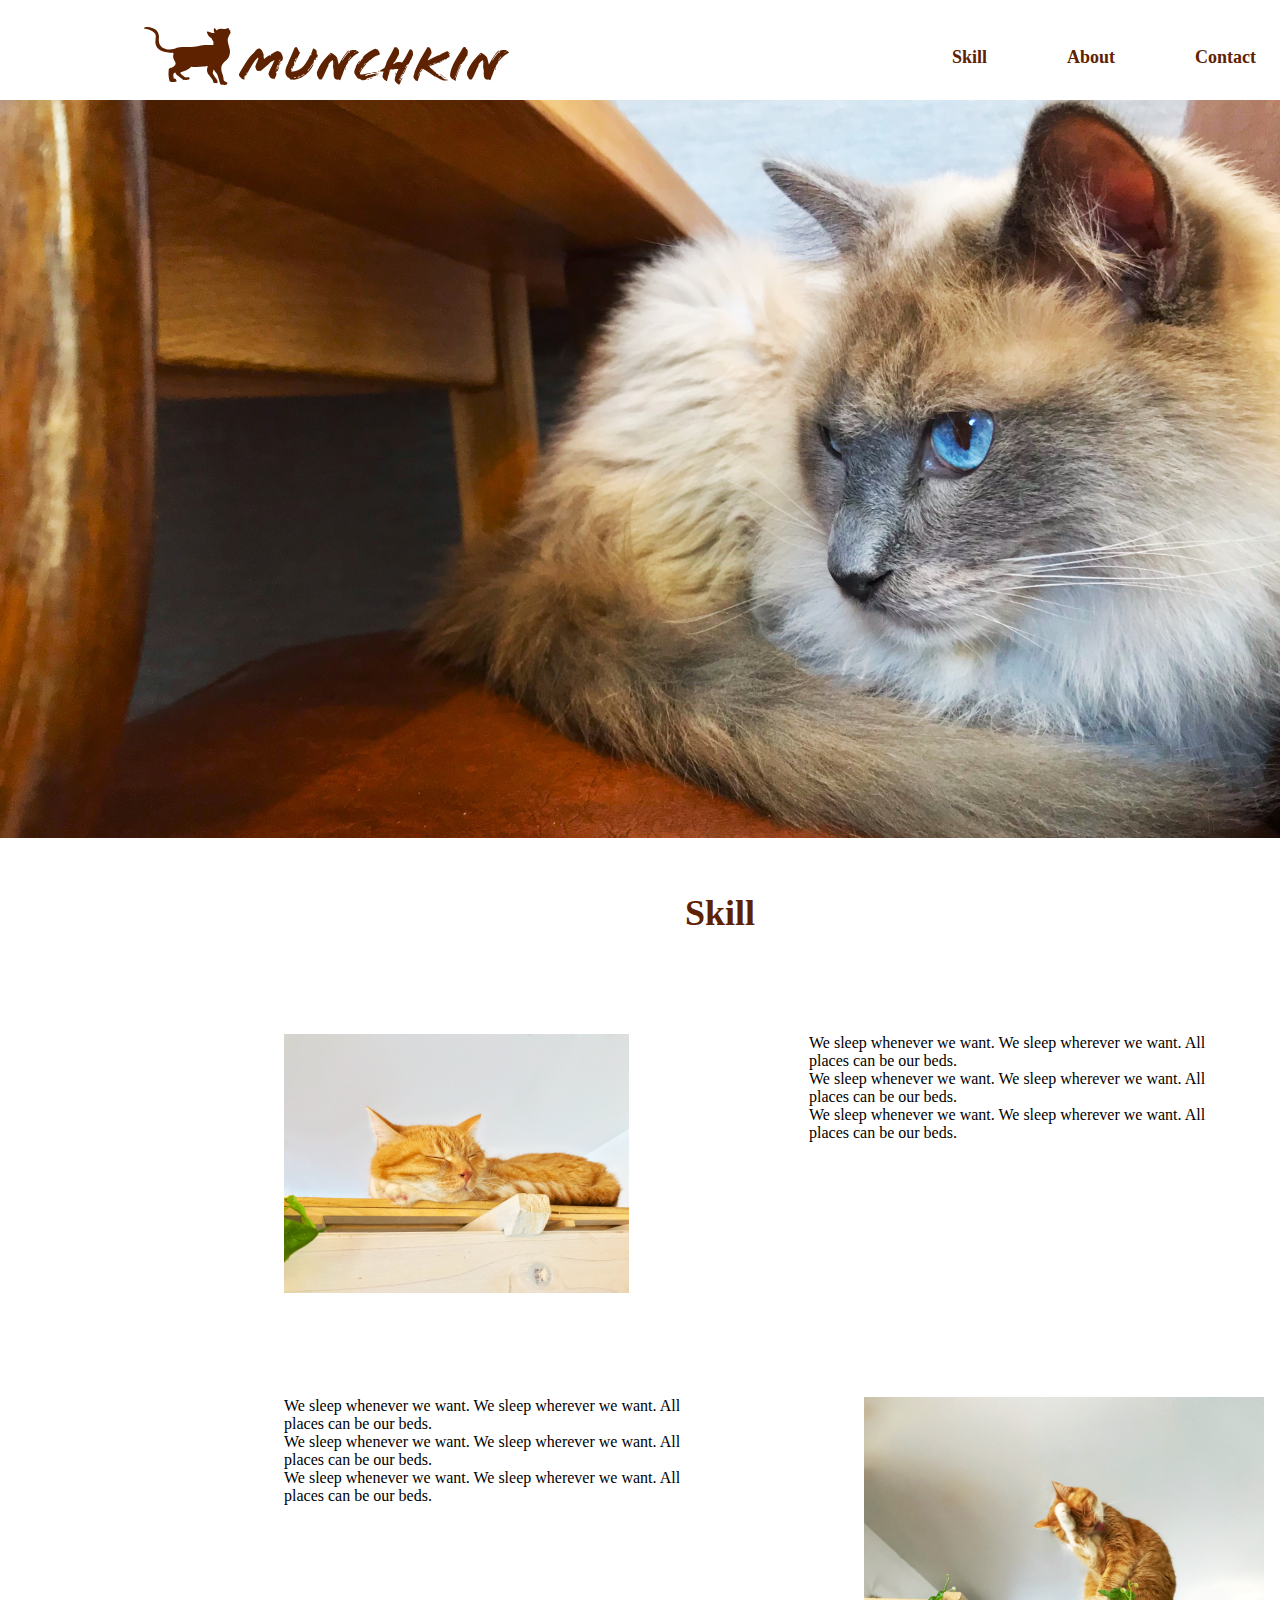
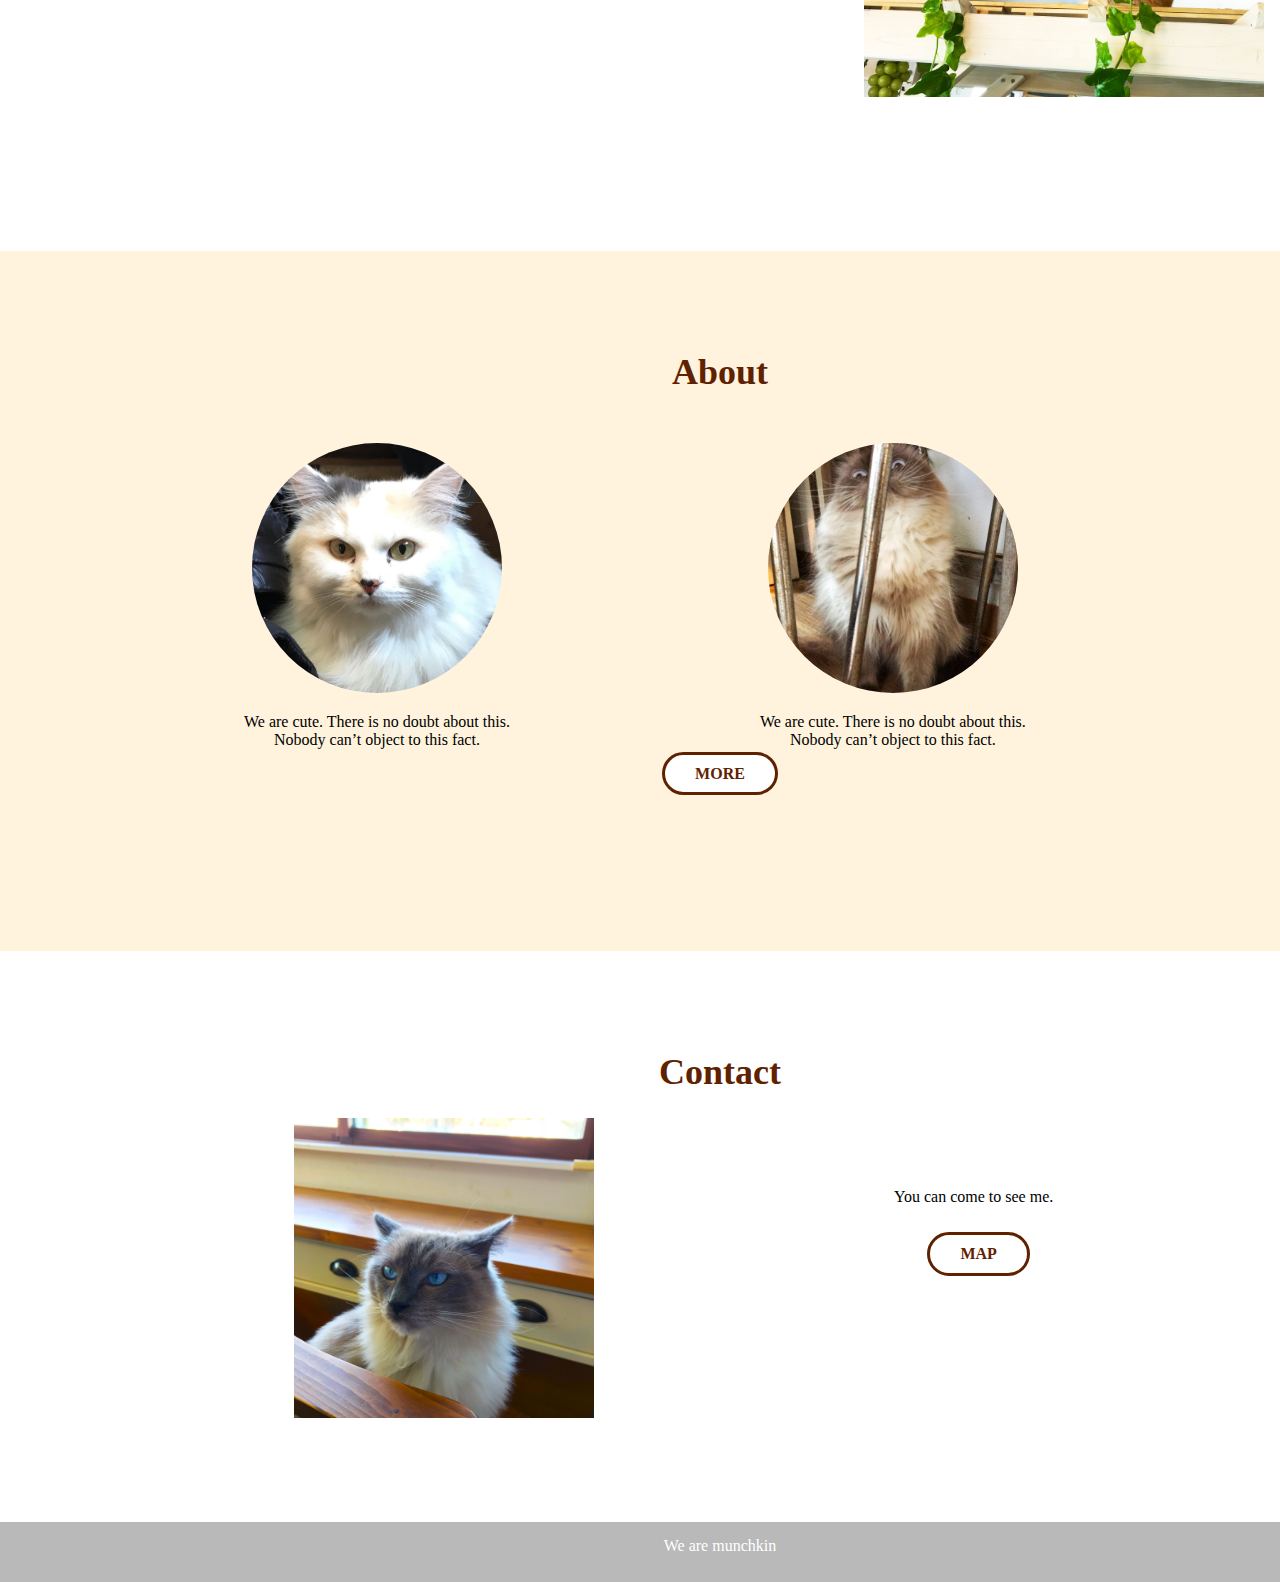
==== munchkin.html @ 2327eb60 "responsive-1" ====
<!DOCTYPE html>

<html>
 
 <head lang="ja">
  <meta charset="utf-8">
 
  <title>Munchkin</title>
  <link rel="stylesheet" href="munchkin-css.css">
  <meta name="viewport" content="width=device-width, initial-scale=1.0, maximum-scale=1.0, minimum-scale=1.0">
  <link rel="stylesheet" href="responsive.css">
  <link href="https://use.fontawesome.com/releases/v5.6.1/css/all.css" rel="stylesheet">
 </head>
 
  <body>
   
   <header>
    <div class="header-logo">
     <img src="images/logo.png" alt="munchkin">
    </div>
    
    <div class="header-list">
     <ul>
      <li>Contact</li>
      <li>About</li>
      <li>Skill</li>
     </ul>
    </div>
    <div class="fas fa-bars"></div>
   </header>
   <div class="cover">
    <div class="slide">
     <img src="images/cat-1.png" alt="munchkin">
    </div>
   </div>
   
   <div class="moji">Skill</div>
   
   
    <div class="skill">
    <div class= "image-1">
    <img src ="images/cat-2.png" alt="skill">
    </div>
    <div class= "neko">
    We sleep whenever we want. We sleep wherever we want. All places can be our beds.<br> 
    We sleep whenever we want. We sleep wherever we want. All places can be our beds.<br> 
    We sleep whenever we want. We sleep wherever we want. All places can be our beds.
    </div>
   </div>
    
    <div class="skill-2">
    <div class= "neko-2">
    We sleep whenever we want. We sleep wherever we want. All places can be our beds.<br> 
    We sleep whenever we want. We sleep wherever we want. All places can be our beds.<br> 
    We sleep whenever we want. We sleep wherever we want. All places can be our beds.
    </div>
    <div class="image-2">
    <img src ="images/cat-3.png" alt="skill">
    </div>
    </div>
    
   
   <div class="back">
   <div class="main about">
    <div class="moji-about">About</div>
    
    <div class="cat">
     
    <div class="cat-1">
    <img src ="images/cat-4.png" alt="about">
    <p>We are cute. There is no doubt about this.<br> Nobody can’t object to this fact.</p>
    </div>
    
    <div class="cat-2">
    <img src ="images/cat-5.png" alt="about">
    <p>We are cute. There is no doubt about this.<br> Nobody can’t object to this fact.</p>
   </div>
   </div>
   
    <a href="#"class="more">MORE</a>
    
   </div>
   </div>
   
   
   <div class="moji-contact">Contact</div>
   <div class="main contact">
    <div class="con-img">
    <img src ="images/cat-6.png" alt="contact">
    </div>
    <div class="you">
    <p><br><br><br>You can come to see me.</p>
    <a href="#" class="map">MAP</a>
    </div>
   </div>
 
   <footer>
    <p>We are munchkin</p>
   </footer>
   
  </body>

</html>
---- munchkin-css.css ----
header {
    margin: 0 auto;
    width:80%;
}

.header-logo {
    float: left;
    padding-top: 11.37px;
    padding-bottom: 10.65px;
}

.fa-bars{
    display: none!important;
    font-size:70px;
    color:#5F2201;
}

body {
    width:1440px;
    text-align: center;
    margin: auto;
}

main {
    width:980px;
    

}

li {
    list-style: none;
    float:right ;
    color: #5F2201;
    font-size: 18px;
    
    padding: 31px 40px;
    font-weight: bold;
}


.moji {
    font-size:36px;
    color: #5F2201;
    width:80%;
    margin: 0 auto;
    padding: 50px 0px;
    font-weight:bold;
    
}

.moji-about {
    font-size:36px;
    color: #5F2201;
    width:80%;
    margin: 0 auto;
    padding-top: 100px;
    font-weight:bold;
}

.moji-contact {
    font-size:36px;
    color: #5F2201;
    width:80%;
    margin: 0 auto;
    padding-top: 100px ;
    font-weight:bold;
    
}


.skill {
    display:flex;
    font-size:16px;
    width:80%;
    padding: 50px 0px;
    text-align:left;
    margin: 0 auto;
}

.skill-2 {
    display:flex;
    font-size:16px;
    width:80%;
    padding: 50px 0px;
    text-align:left;
     margin: 0 auto;
}

.neko {
    width:400px;
    height:166px;
    margin-left:180px;
}
.neko-2 {
    width:400px;
    height:166px;
     margin-left:140px; 
}
.image-1 {
   margin-left:140px;
  
}

.image-2 {
    margin-left:180px;
    
}


.back {
    background-color: #FFF3DD;
    margin-top:100px;
}
.about {
   
    height: 700px;
    font-size:16px;
    width:80%;
    margin: 0 auto;
}

.cat {
    
    display: flex;
    margin-top: 50px;
    margin-left:100px;
    font-size:16px;
    
}
.cat-2 {
    
    margin-left:250px;
}

.more {
    border-radius:35px;
    color: #5F2201;
    text-decoration: none;
    border: 3px solid #5F2201;
     padding:10px 30px 10px 30px;
   font-weight:bold;
    background-color: #FFFFFF;
    
}


.contact {
    background-color: #FFFFFF;
    display: flex;
    font-size:16px;
    width:80%;
    margin: 0 auto;
    margin-top:25px;
   
}

.con-img {
    margin-left: 150px;
}


footer {
    background-color: #B9B9B9;
    text-align: center;
    width:1440px;
    height: 60px;
}
footer p {
    color: #FFFFFF;
    padding-top: 15px;
    margin-top:100px;
    
}
.map {
    color:#5F2201;
    text-decoration: none;
    border-radius:35px;
    border: 3px solid #5F2201;
    padding:10px 30px 10px 30px;
    margin-left:10px;
    margin-top: 10px;
    display:inline-block;
    font-weight:bold;
}
.you {
   margin-left:300px;
}
---- responsive.css ----
@media  (max-width: 375px) {
  
 
  li {
    display:none;
  }
  .header-logo {
    width:100px;
   
  }
  .fa-bars {
    display: block!important;
    font-size:30px;
  }
  
  body {
    width:375px; 
    
  }
  .skill,.skill-2,.neko,.neko-2,.image-1,.image-2,.cat,.cat-2,.con-img,.you {
    margin-left:5px;
    margin-right:5px;
    display:block;
    font-size:15px;
  }
  .contact {
    display: block;
    font-size:15px;
  }
  
  .back {
    height: 1000px;
  }
  footer {
    width:375px;
  }
}
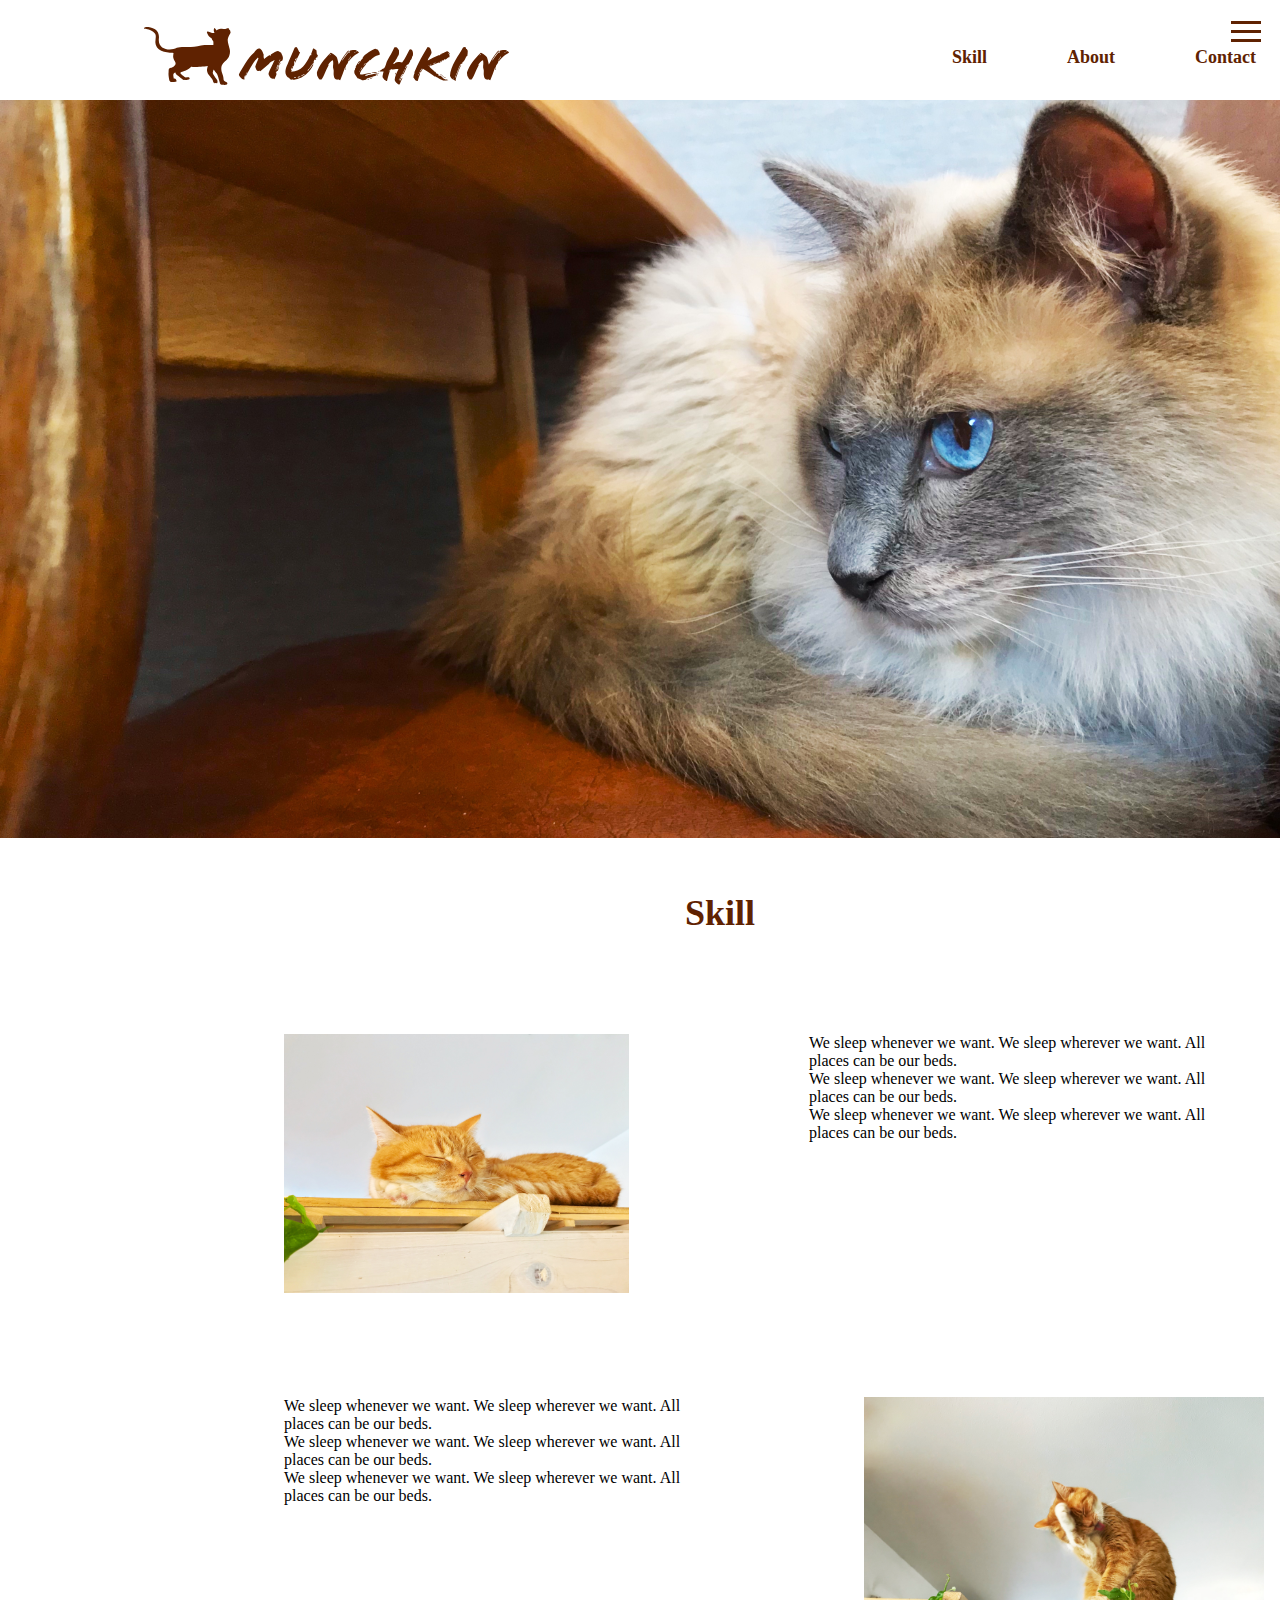
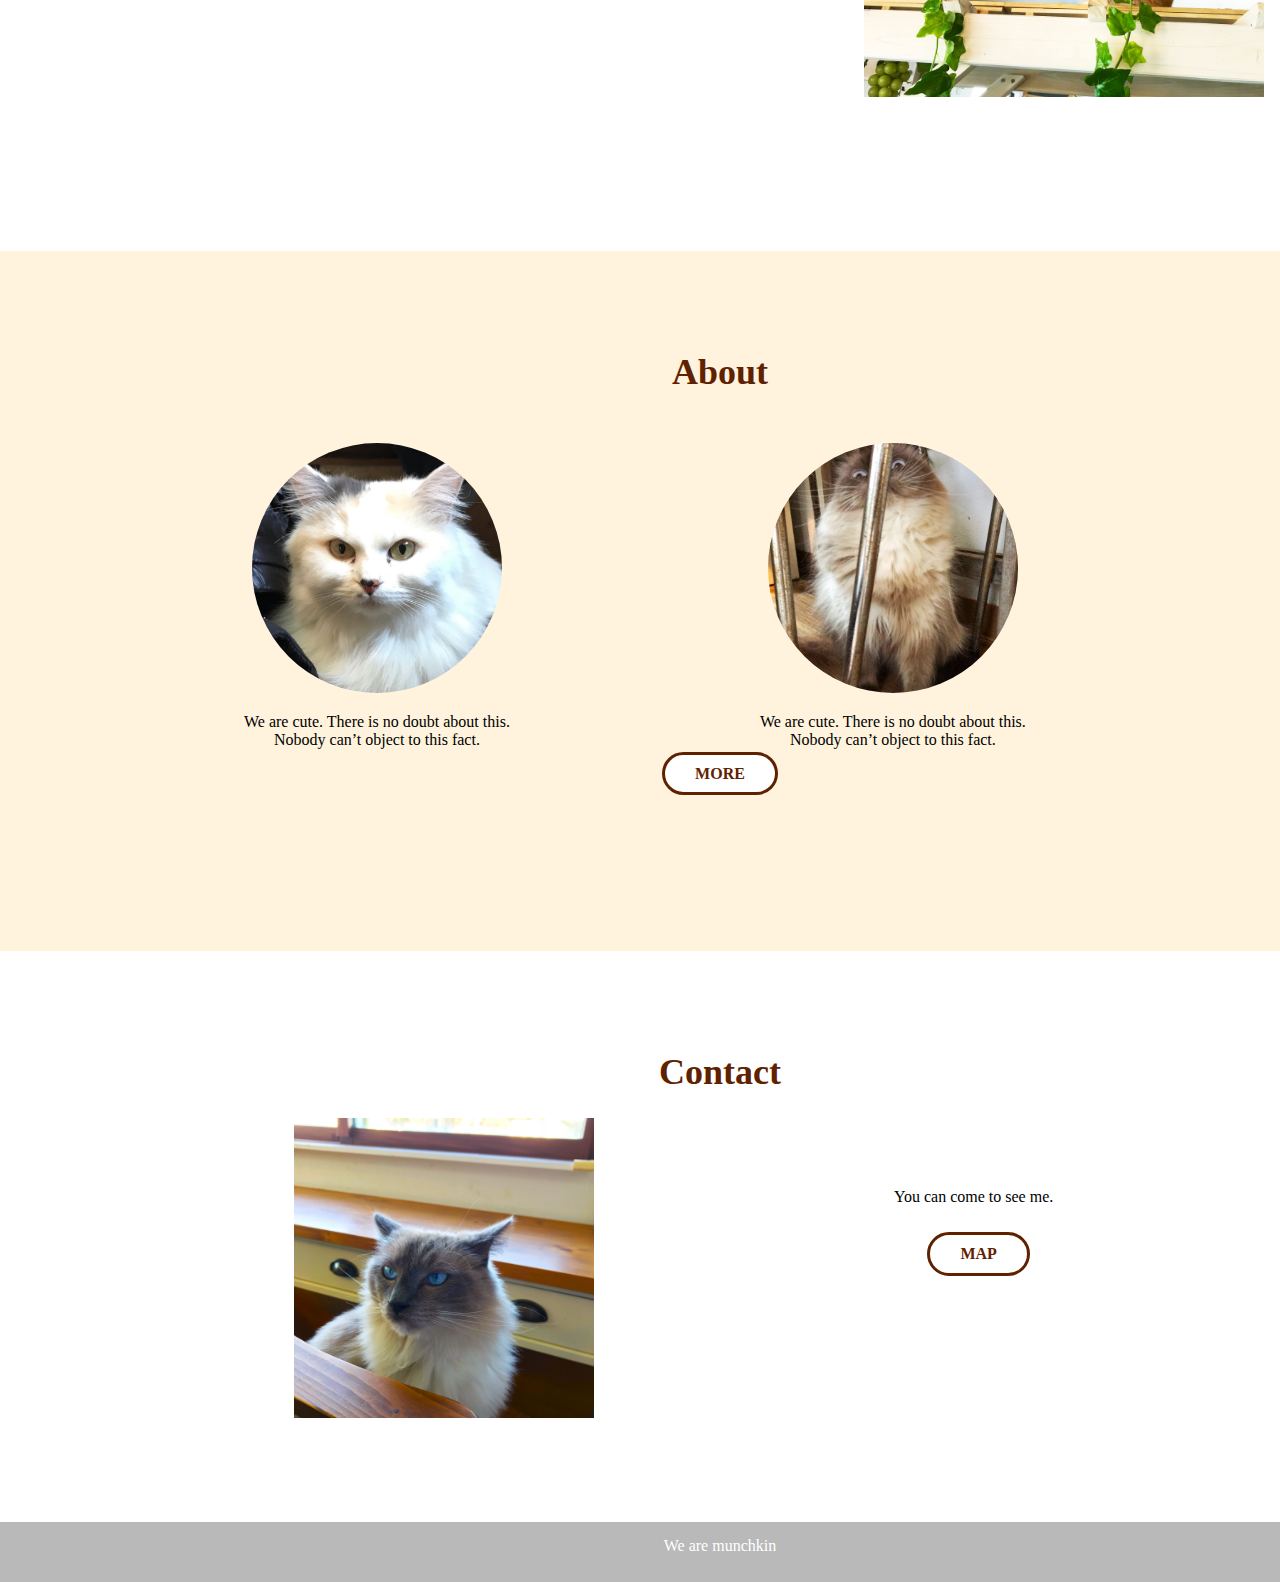
==== commit 73cc0bf7: "tyousei-5" ====
--- a/munchkin.html
+++ b/munchkin.html
@@ -10,11 +10,12 @@
   <meta name="viewport" content="width=device-width, initial-scale=1.0, maximum-scale=1.0, minimum-scale=1.0">
   <link rel="stylesheet" href="responsive.css">
   <link href="https://use.fontawesome.com/releases/v5.6.1/css/all.css" rel="stylesheet">
+ <script src="https://ajax.googleapis.com/ajax/libs/jquery/3.2.1/jquery.min.js"></script>
  </head>
  
   <body>
    
-   <header>
+   <header> 
     <div class="header-logo">
      <img src="images/logo.png" alt="munchkin">
     </div>
@@ -26,11 +27,23 @@
       <li>Skill</li>
      </ul>
     </div>
-    <div class="fas fa-bars"></div>
+    
+    <nav class="globalMenuSp">
+     <ul>
+      <li>Contact</li>
+      <li>About</li>
+      <li>Skill</li>
+     </ul>
+    </nav>
+    
+    <div class="navToggle">
+    <span></span><span></span><span></span>
+   </div>
+    
    </header>
    <div class="cover">
     <div class="slide">
-     <img src="images/cat-1.png" alt="munchkin">
+     <img src="images/cat-1.png" alt="munchkin" >
     </div>
    </div>
    
@@ -97,7 +110,8 @@
    <footer>
     <p>We are munchkin</p>
    </footer>
-   
+  
+  <script src="script.js"></script>
   </body>
 
 </html>
--- a/munchkin-css.css
+++ b/munchkin-css.css
@@ -1,3 +1,5 @@
+
+
 header {
     margin: 0 auto;
     width:80%;
@@ -9,16 +11,97 @@
     padding-bottom: 10.65px;
 }
 
-.fa-bars{
-    display: none!important;
-    font-size:70px;
-    color:#5F2201;
+.globalMenuSp {
+    position:fixed;
+    z-index: 2;
+    top: 0;
+    left:0;
+    background: #B9B9B9;
+    
+   transform: translateY(-100%);
+    transition: all 0.6s; 
+    width:100%;
+    height:812px;
+}
+.globalMenuSp ul {
+    background: #ccc;
+    margin: 0 auto;
+    padding: 0;
+    width:100%;
+}
+
+.globalMenuSp ul li{
+    font-size: 1.1em;
+    list-style-type: none;
+    padding: 0;
+    width: 100%;
+    margin-top : 100px;
+}
+
+.globalMenuSp ul li:last-child {
+    padding-bottom:0;
+    border-bottom: none;
+}
+
+.globalMenuSp.active {
+    transform: translateY(0%);
+}
+
+.navToggle {
+    display:block;
+    position:fixed;
+    right:13px;
+    top:12px;
+    width:42px;
+    height:42px;
+    
+    z-index:3;
+    text-align:center;
+}
+.navToggle span {
+    display:block;
+    position:absolute;
+    width:30px;
+    border-bottom: solid 3px #5F2201;
+    -webkit-transiton: .35s ease-in-out;
+    -moz-transiton: .35s ease-in-out;
+    transition: .35s ease-in-out;
+    left:6px;
+    
+}
+.navToggle span:nth-child(1) {
+    top:9px;
+    
+}
+.navToggle span:nth-child(2) {
+    top:18px;
+}
+.navToggle span:nth-child(3) {
+    top:27px;
+}
+
+
+
+.navToggle.active span:nth-child(1) {
+    top:18px;
+    left: 6px;
+    -webkit-transform: rotate(-45deg);
+    -moz-transform: rotate(-45deg);
+    transform:rotate(-45deg);
+}
+.navToggle.active span:nth-child(2),
+.navToggle.active span:nth-child(3) {
+    top:18px;
+    -webkit-transform: rotate(45deg);
+    -moz-transform: rotate(45deg);
+    transform:rotate(45deg);
 }
 
 body {
     width:1440px;
     text-align: center;
     margin: auto;
+    
 }
 
 main {
--- a/responsive.css
+++ b/responsive.css
@@ -1,37 +1,270 @@
-@media  (max-width: 375px) {
-  
- 
-  li {
-    display:none;
-  }
-  .header-logo {
-    width:100px;
+@media  (max-width: 768px) {
+  
+  body {
+    width:768px;
+  }
+  .navToggle {
+    display:block;
+  }
+  .header-logo img {
+    width:125px;
    
-  }
-  .fa-bars {
-    display: block!important;
-    font-size:30px;
-  }
-  
-  body {
-    width:375px; 
-    
-  }
+   }
+   .slide img {
+     width:768px;
+   }
+  .header-list li {
+   display: none;
+ }
+ .moji,.moji-about,.moji-contact {
+    font-size:20px;
+  }
+  
   .skill,.skill-2,.neko,.neko-2,.image-1,.image-2,.cat,.cat-2,.con-img,.you {
     margin-left:5px;
     margin-right:5px;
-    display:block;
-    font-size:15px;
-  }
+    
+    font-size:15px;
+    
+  }
+  
+  .skill,.skill-2 {
+    margin: 0 auto;
+  }
+  .image-1 img {
+    width:250px;
+  }
+  .image-2 img {
+    width: 250px;
+    
+  }
+  
+  .neko {
+    width:250px;
+    margin-left:50px;
+  }
+  .neko-2 {
+    width:250px;
+    margin-right:50px;
+  }
+  .contact {
+  
+    font-size:15px;
+  }
+  
+  .more {
+    display:inline-block;
+    margin-top:50px;
+  }
+  .you {
+    
+    margin-left:50px;
+  }
+  footer {
+    width:768px;
+  }
+}
+
+@media  (max-width: 414px) {
+  
+  .header-logo img {
+    width:125px;
+     margin-left:-20px;
+   }
+   
+   .navToggle {
+    display:block;
+  }
+   .header-list li {
+   display: none;
+ }
+   .slide {
+     margin-right:40px;
+     padding-top:15px;
+   }
+   .slide img {
+     width:414px;
+   }
+  
+ .moji,.moji-contact {
+    font-size:20px;
+    padding-top:30px;
+    padding-bottom:15px;
+  }
+  
+  .moji-about{
+    font-size:20px;
+    padding-top:50px;
+    padding-bottom:15px;
+  }
+ body {
+    width: 414px;
+}
+  
+  .cat {
+    margin-left:15px;
+    margin-right:15px;
+    display:block;
+    font-size:15px;
+  }
+  .con-img {
+    margin:0 auto;
+    display:block;
+    font-size:15px;
+    width:300px;
+    height:300px;
+  }
+  .you {
+    margin-left:15px;
+    margin-right:15px;
+    display:block;
+    font-size:15px;
+  }
+  .map {
+    margin-top:5px;
+  }
+  .cat-2 {
+    margin-left:15px;
+    margin-right:15px;
+    display:block;
+    font-size:15px;
+    padding-top:30px;
+  }
+  .neko,.neko-2 {
+    width:390px;
+    margin:15px auto;
+  }
+  .skill {
+    flex-direction: column;
+    margin:-25px auto;
+    width:400px;
+    height:450px;
+  }
+  
+  .skill-2 {
+    margin:15px  auto;
+    flex-direction: column-reverse;
+     width:400px;
+     height: 400px;
+     margin-bottom:-15px;
+  }
+  
+  .skill img ,.skill-2 img{
+    width:100%;
+    
+  }
+  
   .contact {
     display: block;
     font-size:15px;
+     width:414px;
   }
   
   .back {
     height: 1000px;
-  }
-  footer {
+    width:414px;
+    margin-top:0px;
+  }
+  .about {
+    width:95%;
+  }
+  footer {
+    width:414px;
+    margin-top:-50px;
+    font-size:12px;
+    height:30px;
+  }
+  footer p {
+   padding-top:6px;
+  }
+}
+
+@media (max-width:375px) {
+  .slide img {max-width: 100%;
+}
+.navToggle {
+    display:block;
+  }
+ .header-list li {
+   display: none;
+ }
+.skill {
+  margin: 0 10px;
+  width:375px;
+}
+.skill-2 {
+  margin:0 10px;
+  width:375px;
+}
+.skill img ,.skill-2 img{
+    width:94%;
+    
+  }
+  .back {
+    height: 1000px;
+    width: 375px;
+    }
+    
+  .neko, .neko-2 {
+    width: 359px;
+    margin: 15px 3px;
+  }
+  .contact {
+    margin:0 5px;
     width:375px;
   }
-}+  .moji {
+    width:375px;
+    margin:0 ;
+  }
+  .moji-contact 
+   { width:375px;
+     margin:0 5px;
+  }
+  footer {
+    width:375px;
+  }
+}
+
+
+
+@media (max-width:320px)  {
+
+  .navToggle {
+    display:block;
+  }
+  .cover {
+    width:320px;
+  }
+  .slide {
+    margin-right: 0px;
+  }
+  .slide img {
+    width:320px;
+    
+  }
+ 
+  .con-img {
+    margin: 0 5px;
+  }
+  .neko, .neko-2 {
+    width: 300px;
+   
+  }
+  .skill img, .skill-2 img {
+    width: 80%;
+   }
+   .back {
+    width: 320px;
+}
+  .moji-contact {
+    width: 320px;
+  }
+  .you {
+    width:320px;
+    margin:0;
+  }
+  footer {
+    width: 320px;
+}
+}
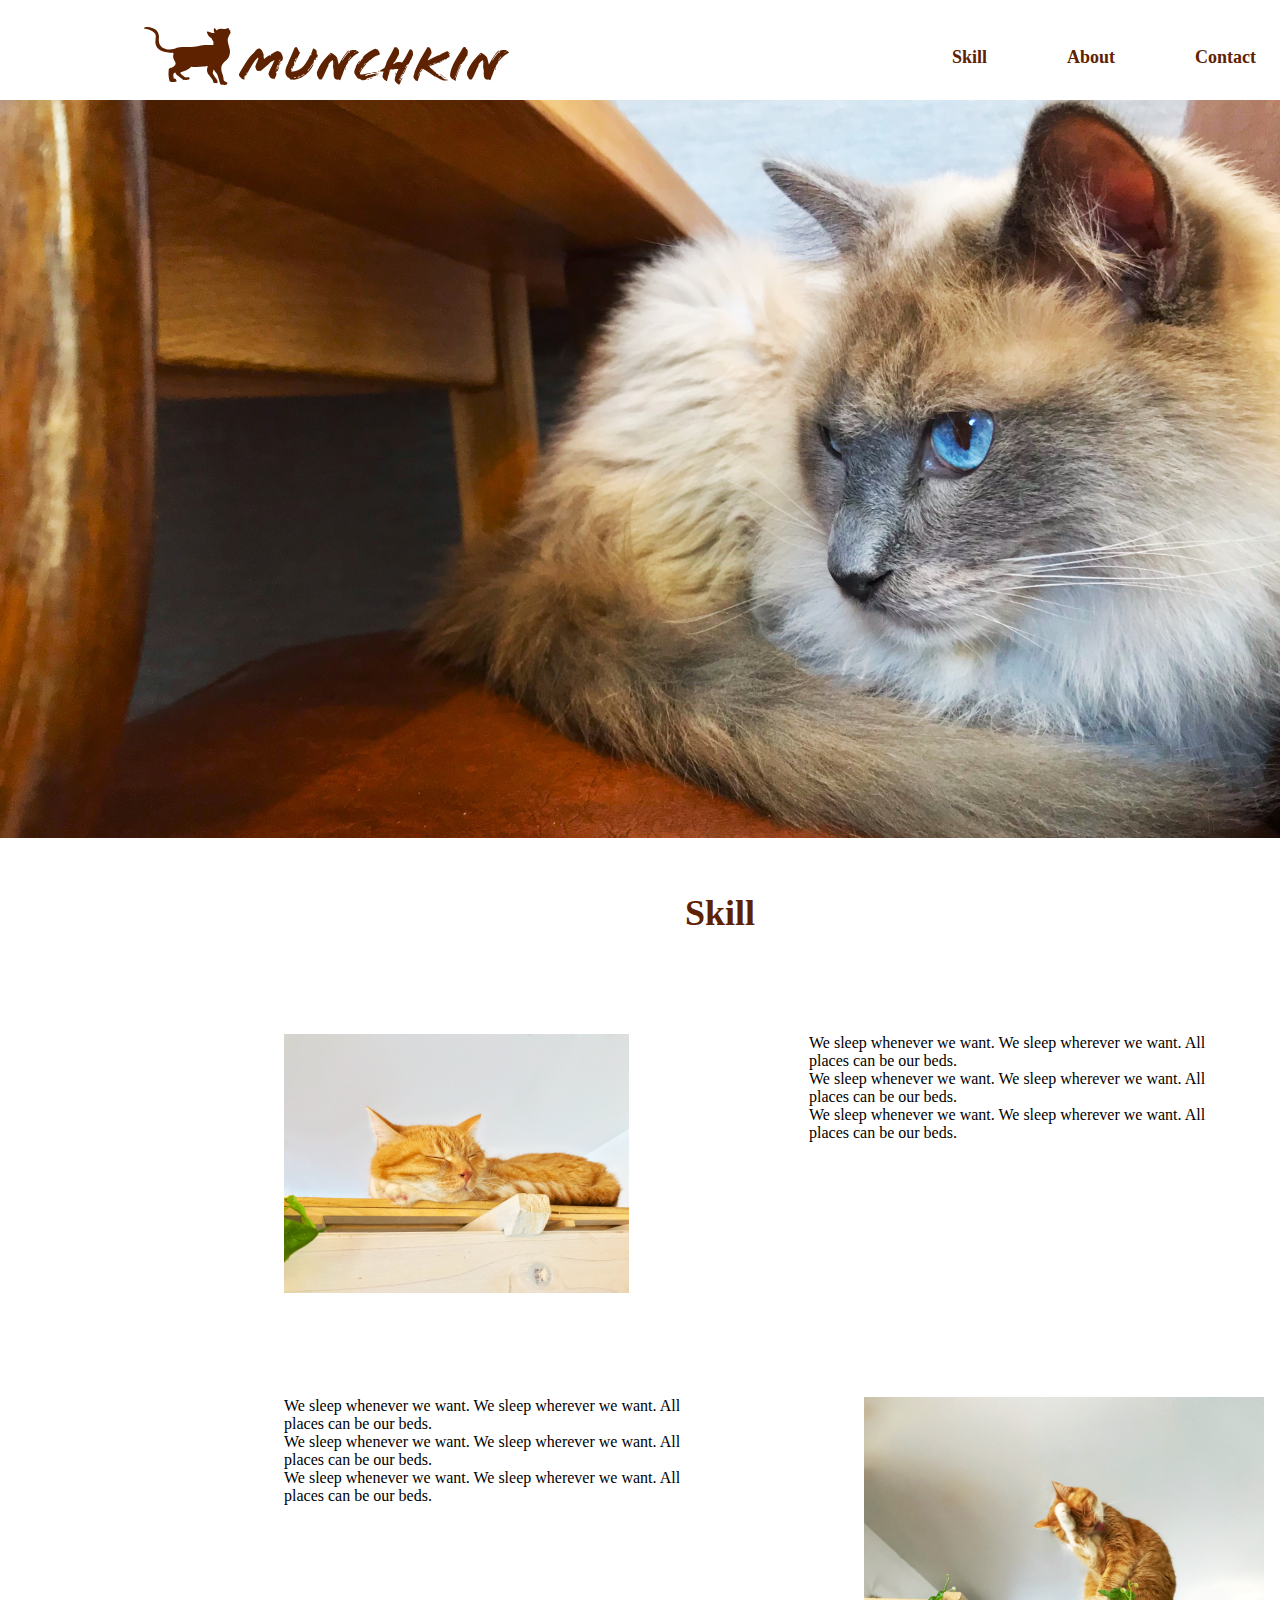
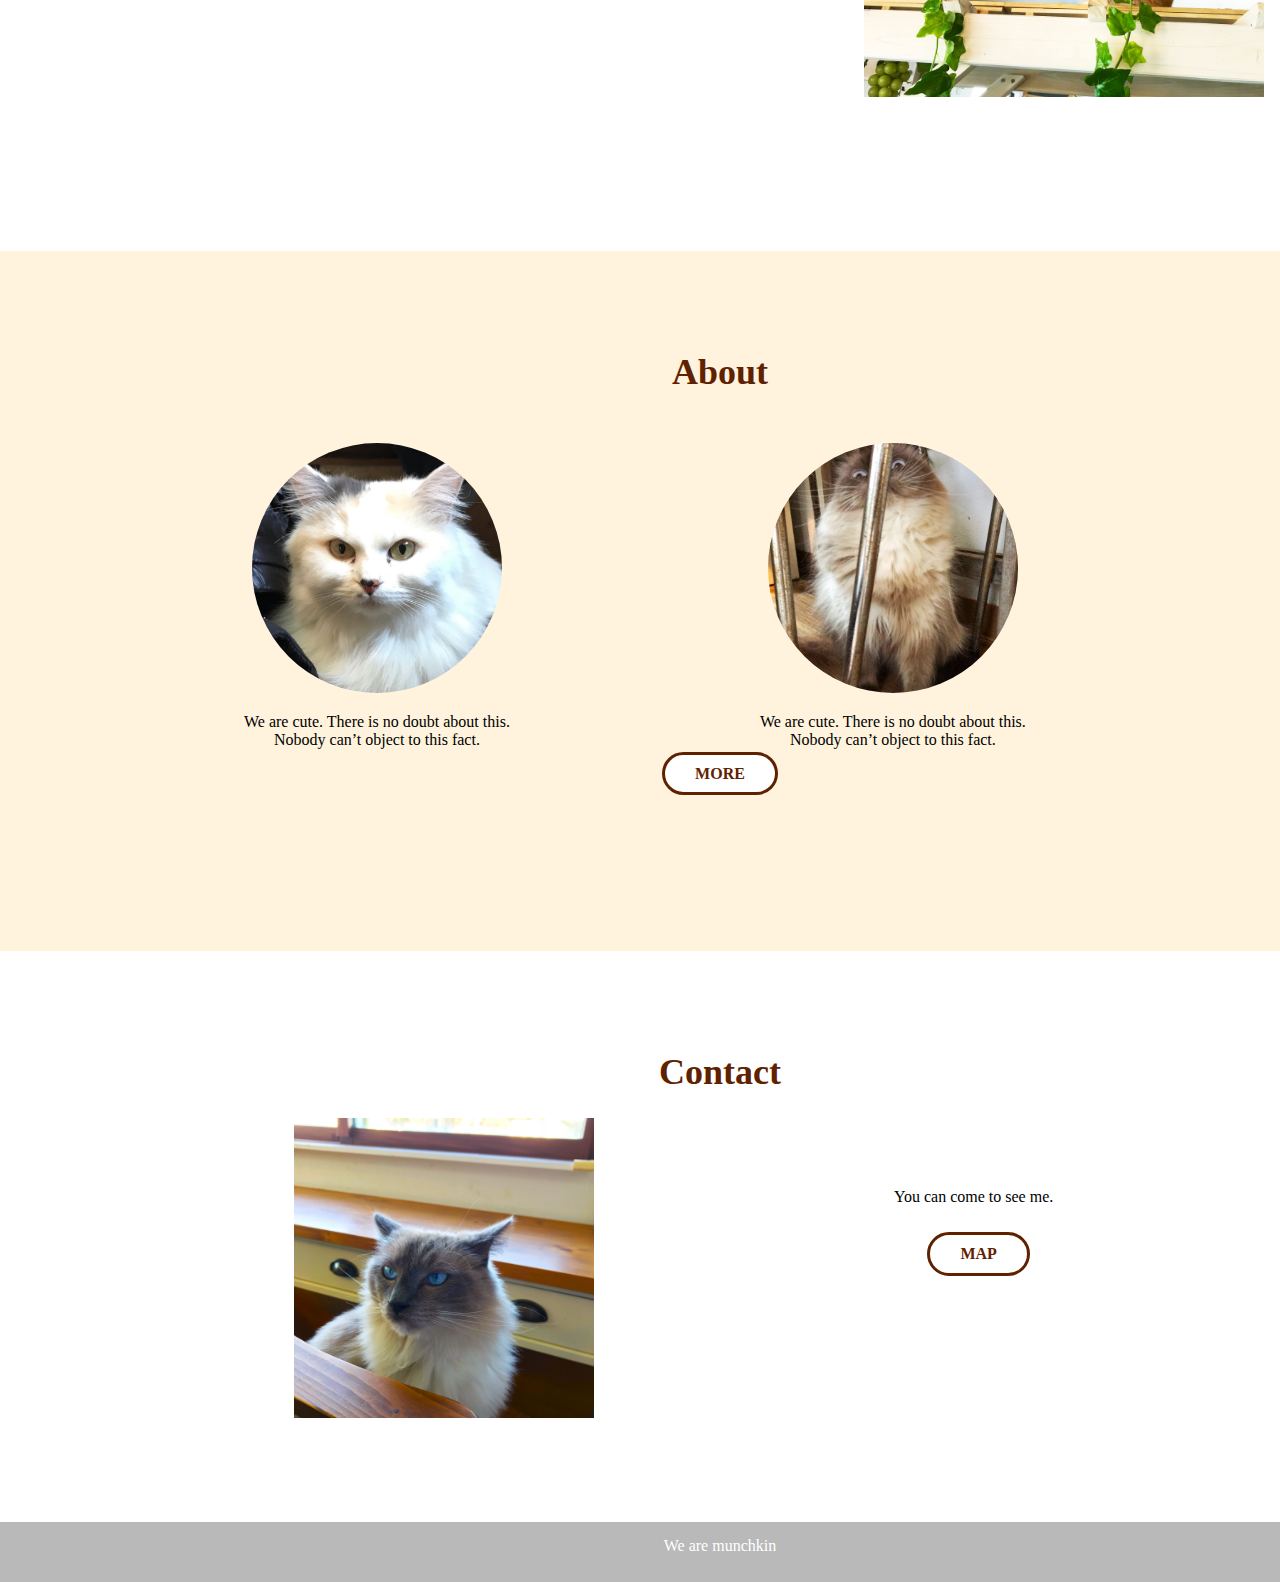
==== commit a1072d92: "tyousei6" ====
--- a/munchkin.html
+++ b/munchkin.html
@@ -47,7 +47,7 @@
     </div>
    </div>
    
-   <div class="moji">Skill</div>
+   <div class="moji" >Skill</div>
    
    
     <div class="skill">
@@ -75,7 +75,7 @@
    
    <div class="back">
    <div class="main about">
-    <div class="moji-about">About</div>
+    <div class="moji-about" >About</div>
     
     <div class="cat">
      
@@ -97,7 +97,7 @@
    
    
    <div class="moji-contact">Contact</div>
-   <div class="main contact">
+   <div class="main contact" >
     <div class="con-img">
     <img src ="images/cat-6.png" alt="contact">
     </div>
--- a/munchkin-css.css
+++ b/munchkin-css.css
@@ -48,13 +48,12 @@
 }
 
 .navToggle {
-    display:block;
+    display:none;
     position:fixed;
     right:13px;
     top:12px;
     width:42px;
     height:42px;
-    
     z-index:3;
     text-align:center;
 }
